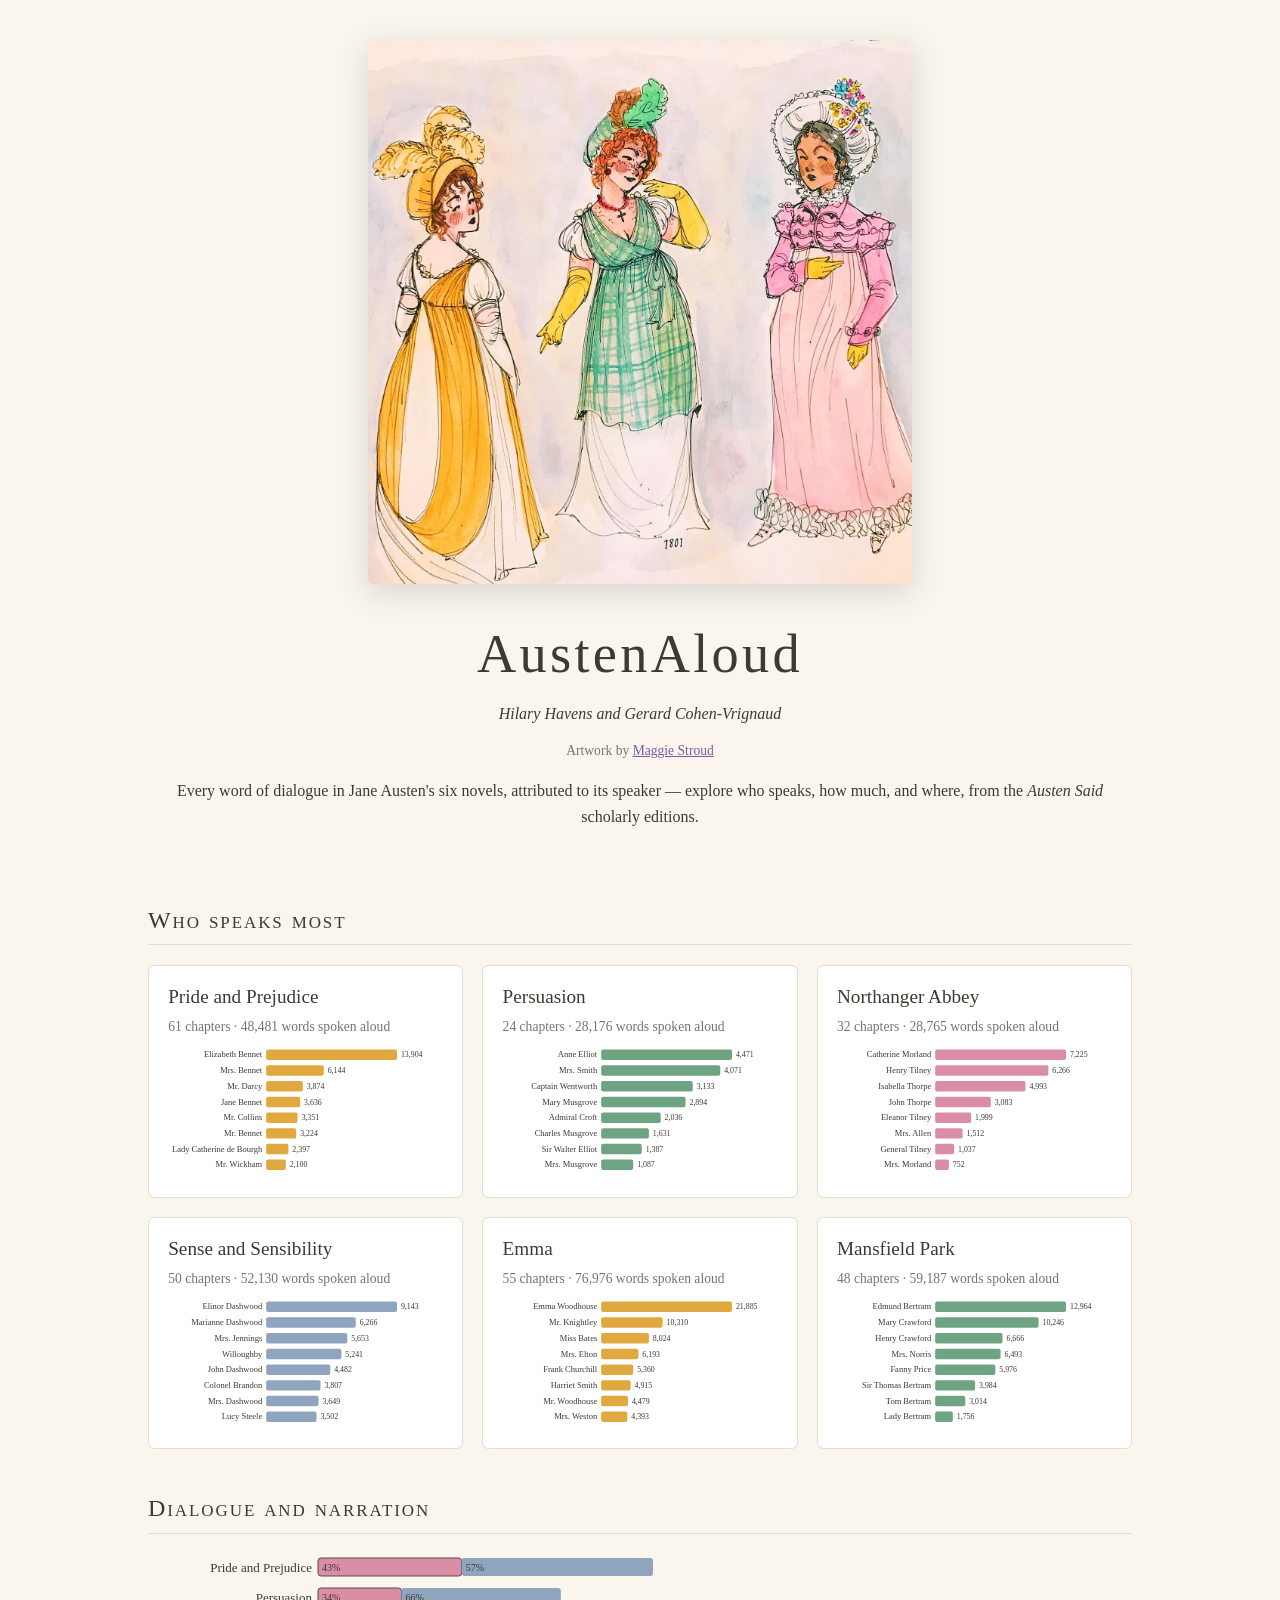
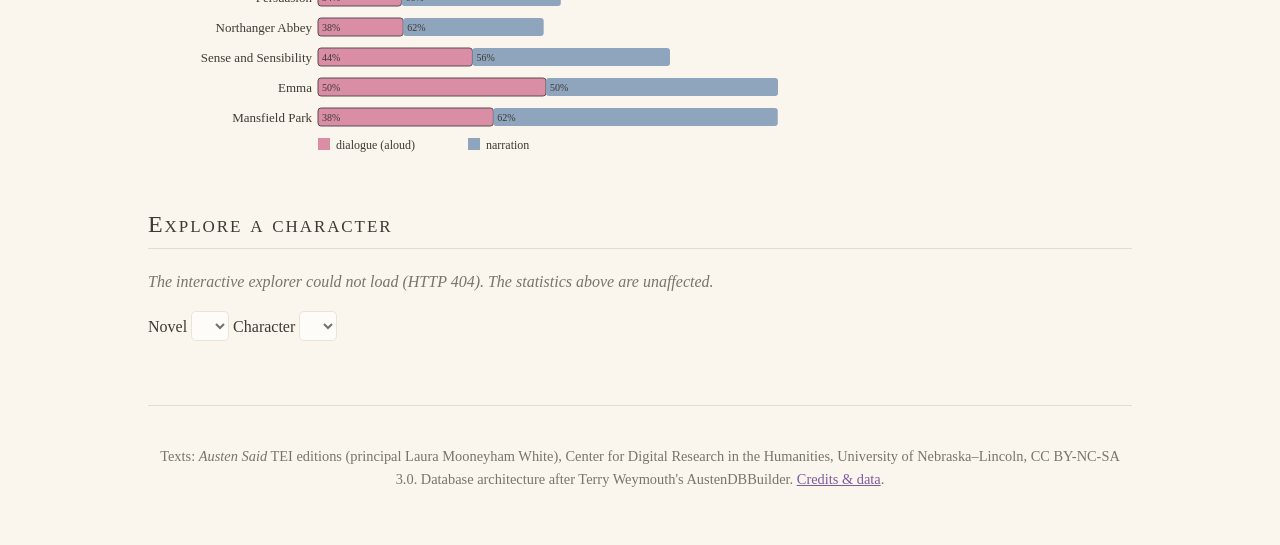
==== site/index.html @ dfde4245 "fix: chart accessibility, README credit, and review polish - Give barChart() and renderDialogueShare" ====
<!DOCTYPE html>
<html lang="en">
<head>
<meta charset="utf-8">
<meta name="viewport" content="width=device-width, initial-scale=1">
<title>AustenAloud — Who speaks in Jane Austen's novels</title>
<link rel="icon" href="data:,">
<link rel="stylesheet" href="css/style.css">
</head>
<body>
<div class="wrap">
  <header class="hero">
    <img src="img/regency-trio.jpg"
         alt="Watercolor of three women in Regency dress of about 1801: one in a gold overdress and feathered bonnet, one in a green plaid gown with yellow gloves, one in a pink spencer jacket and white bonnet.">
    <h1>AustenAloud</h1>
    <p class="byline">Hilary Havens and Gerard Cohen-Vrignaud</p>
    <p class="art-credit">Artwork by <a href="https://maggiest.weebly.com/">Maggie Stroud</a></p>
    <p>Every word of dialogue in Jane Austen's six novels, attributed to its
       speaker — explore who speaks, how much, and where, from the
       <em>Austen Said</em> scholarly editions.</p>
  </header>

  <section>
    <h2>Who speaks most</h2>
    <div id="novel-cards" class="cards"><p class="status">Loading…</p></div>
  </section>

  <section>
    <h2>Dialogue and narration</h2>
    <div id="dialogue-share" class="chart-scroll"><p class="status">Loading…</p></div>
  </section>

  <section id="explore">
    <h2>Explore a character</h2>
    <p class="status" id="explore-status">Preparing the database…</p>
    <p>
      <label>Novel <select id="explore-novel" disabled></select></label>
      <label>Character <select id="explore-speaker" disabled></select></label>
    </p>
    <div id="explore-chart" class="chart-scroll"></div>
  </section>

  <footer>
    <p>Texts: <em>Austen Said</em> TEI editions (principal Laura Mooneyham White),
       Center for Digital Research in the Humanities, University of
       Nebraska–Lincoln, CC BY-NC-SA 3.0. Database architecture after
       Terry Weymouth's AustenDBBuilder. <a href="about/">Credits &amp; data</a>.</p>
  </footer>
</div>
<script src="js/vendor/sql-wasm.js"></script>
<script src="js/charts.js"></script>
<script src="js/explore.js"></script>
</body>
</html>
---- site/css/style.css ----
/* Palette drawn from Maggie Stroud's watercolor */
:root {
  --paper: #faf6ee;
  --ink: #3d3a33;
  --faded: #7a736a;
  --yellow: #e0a93f;
  --green: #6fa483;
  --pink: #d98ea6;
  --blue: #8fa5bd;
  --card: #ffffff;
  --rule: #e4dcce;
}
* { box-sizing: border-box; }
body {
  margin: 0;
  background: var(--paper);
  color: var(--ink);
  font-family: "Iowan Old Style", "Palatino Linotype", Palatino, Georgia, serif;
  line-height: 1.6;
}
a { color: #7d5a9e; }
.wrap { max-width: 64rem; margin: 0 auto; padding: 0 1.25rem; }

header.hero { text-align: center; padding: 2.5rem 0 1rem; }
header.hero img {
  max-width: min(34rem, 100%); height: auto;
  border-radius: 0.4rem; box-shadow: 0 0.5rem 2rem rgba(61, 58, 51, 0.18);
}
header.hero h1 {
  font-size: clamp(2.2rem, 6vw, 3.4rem);
  font-weight: normal; letter-spacing: 0.06em; margin: 1.2rem 0 0.2rem;
}
header.hero .byline { font-style: italic; margin: 0; }
header.hero .art-credit { font-size: 0.85rem; color: var(--faded); }

section { margin: 2.5rem 0; }
h2 {
  font-weight: normal; letter-spacing: 0.08em; font-variant: small-caps;
  border-bottom: 1px solid var(--rule); padding-bottom: 0.3rem;
}
.cards { display: grid; gap: 1.2rem; grid-template-columns: repeat(auto-fit, minmax(18rem, 1fr)); }
.card {
  background: var(--card); border: 1px solid var(--rule);
  border-radius: 0.4rem; padding: 1rem 1.2rem;
}
.card h3 { margin: 0 0 0.2rem; font-weight: normal; font-size: 1.2rem; }
.card .meta { color: var(--faded); font-size: 0.85rem; margin: 0 0 0.6rem; }
.chart-scroll { overflow-x: auto; }
svg text { font-family: inherit; fill: var(--ink); }

footer {
  margin-top: 3rem; padding: 1.5rem 0 2.5rem;
  border-top: 1px solid var(--rule);
  font-size: 0.9rem; color: var(--faded); text-align: center;
}
select {
  font: inherit; padding: 0.3rem 0.5rem; border: 1px solid var(--rule);
  border-radius: 0.3rem; background: var(--card); color: var(--ink);
}
.status { font-style: italic; color: var(--faded); }
@media print { header.hero img { max-width: 20rem; } }
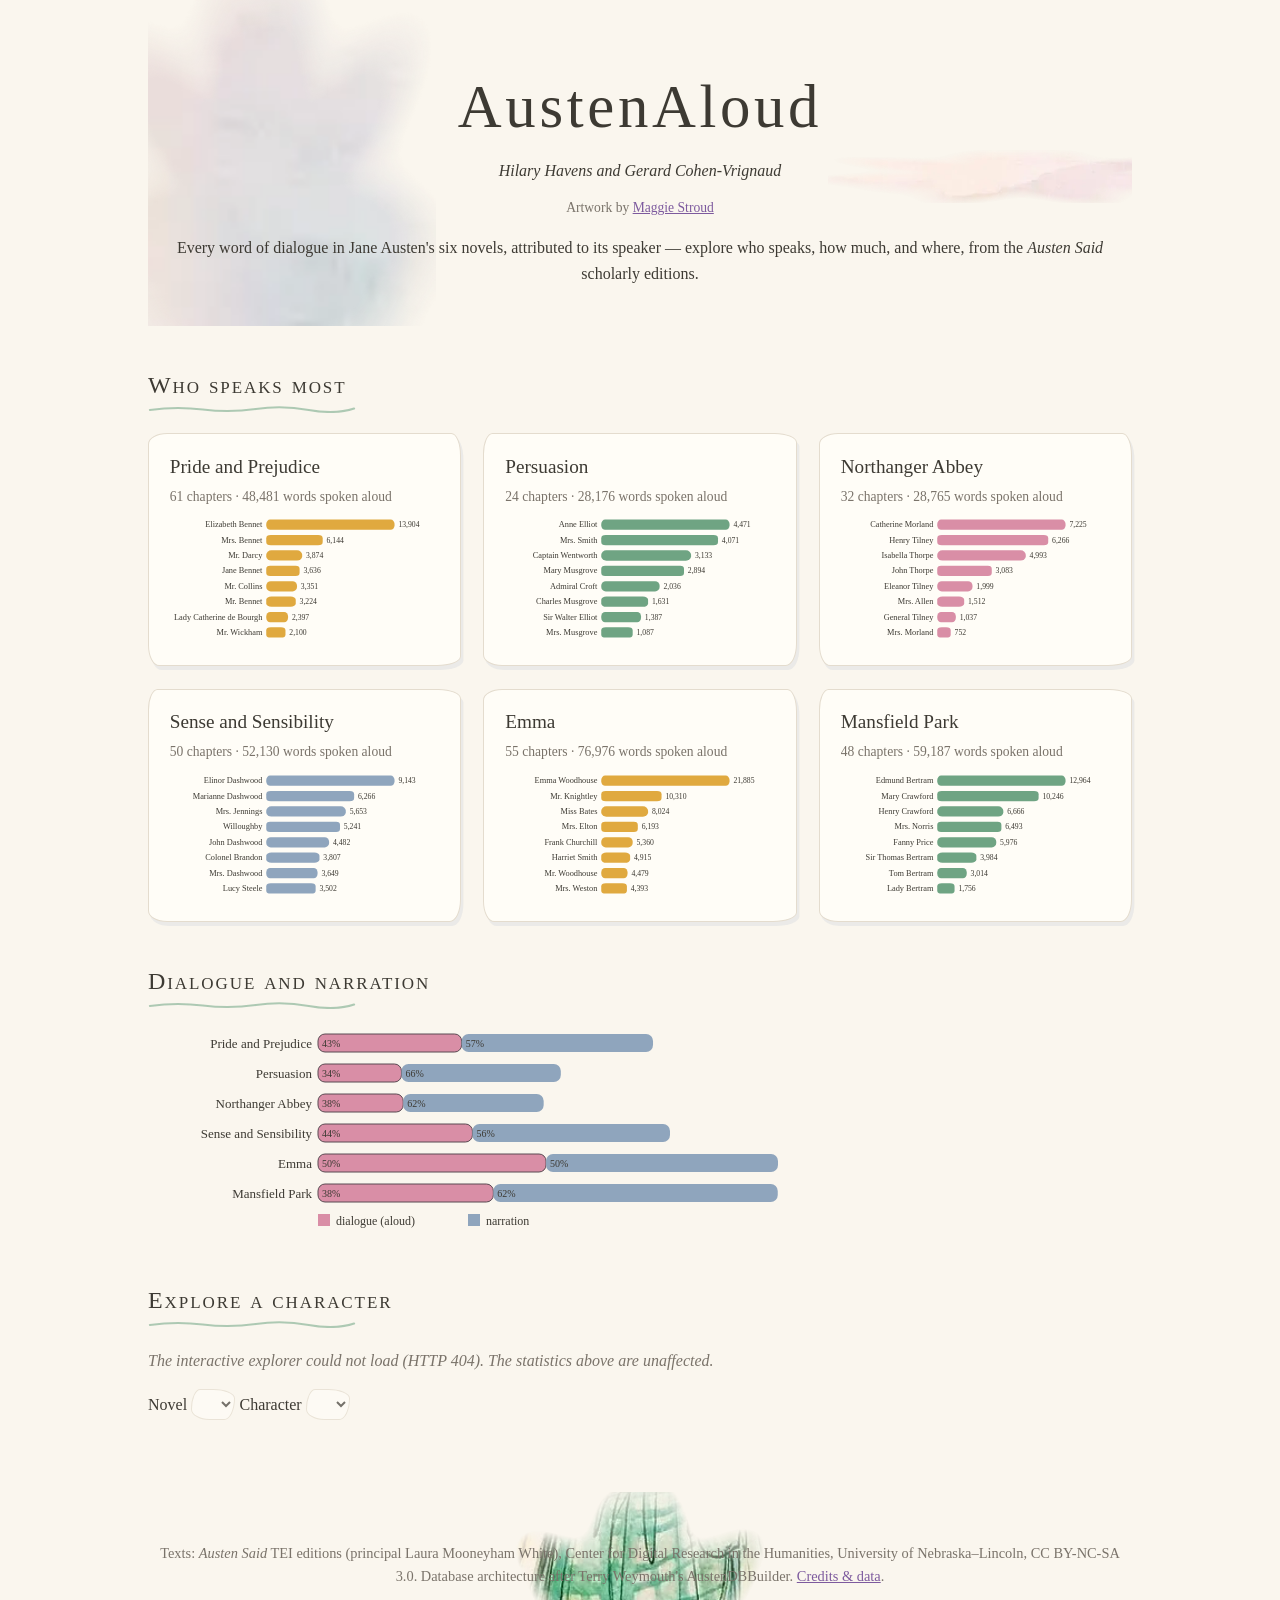
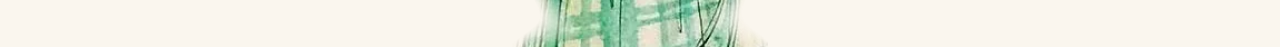
==== commit 2c1dbde3: "feat: organic watercolor redesign derived from the Stroud painting Co-Authored-By: Claude Fable 5 <n" ====
--- a/site/index.html
+++ b/site/index.html
@@ -9,9 +9,7 @@
 </head>
 <body>
 <div class="wrap">
-  <header class="hero">
-    <img src="img/regency-trio.jpg"
-         alt="Watercolor of three women in Regency dress of about 1801: one in a gold overdress and feathered bonnet, one in a green plaid gown with yellow gloves, one in a pink spencer jacket and white bonnet.">
+  <header class="hero wash-band">
     <h1>AustenAloud</h1>
     <p class="byline">Hilary Havens and Gerard Cohen-Vrignaud</p>
     <p class="art-credit">Artwork by <a href="https://maggiest.weebly.com/">Maggie Stroud</a></p>
--- a/site/css/style.css
+++ b/site/css/style.css
@@ -1,4 +1,4 @@
-/* Palette drawn from Maggie Stroud's watercolor */
+/* Palette and textures adapted from Maggie Stroud's watercolor */
 :root {
   --paper: #faf6ee;
   --ink: #3d3a33;
@@ -7,8 +7,10 @@
   --green: #6fa483;
   --pink: #d98ea6;
   --blue: #8fa5bd;
-  --card: #ffffff;
+  --card: #fffdf7;
   --rule: #e4dcce;
+  --blob-a: 1.2rem 0.6rem 1.5rem 0.7rem / 0.7rem 1.4rem 0.6rem 1.3rem;
+  --blob-b: 0.6rem 1.4rem 0.7rem 1.2rem / 1.3rem 0.6rem 1.4rem 0.7rem;
 }
 * { box-sizing: border-box; }
 body {
@@ -21,14 +23,16 @@
 a { color: #7d5a9e; }
 .wrap { max-width: 64rem; margin: 0 auto; padding: 0 1.25rem; }
 
-header.hero { text-align: center; padding: 2.5rem 0 1rem; }
-header.hero img {
-  max-width: min(34rem, 100%); height: auto;
-  border-radius: 0.4rem; box-shadow: 0 0.5rem 2rem rgba(61, 58, 51, 0.18);
+/* Hero: typographic on a watercolor band */
+header.hero { text-align: center; padding: 3rem 0 1.5rem; position: relative; }
+.wash-band {
+  background:
+    url("../img/washes/mist.webp") no-repeat left -4rem top -3rem / 22rem auto,
+    url("../img/washes/paper.webp") no-repeat right -5rem top 55% / 24rem auto;
 }
 header.hero h1 {
-  font-size: clamp(2.2rem, 6vw, 3.4rem);
-  font-weight: normal; letter-spacing: 0.06em; margin: 1.2rem 0 0.2rem;
+  font-size: clamp(2.4rem, 7vw, 3.8rem);
+  font-weight: normal; letter-spacing: 0.06em; margin: 0.6rem 0 0.2rem;
 }
 header.hero .byline { font-style: italic; margin: 0; }
 header.hero .art-credit { font-size: 0.85rem; color: var(--faded); }
@@ -36,26 +40,39 @@
 section { margin: 2.5rem 0; }
 h2 {
   font-weight: normal; letter-spacing: 0.08em; font-variant: small-caps;
-  border-bottom: 1px solid var(--rule); padding-bottom: 0.3rem;
+  border-bottom: none; padding-bottom: 0.55rem;
+  background: url('data:image/svg+xml;utf8,<svg xmlns="http://www.w3.org/2000/svg" width="220" height="8" viewBox="0 0 220 8"><path d="M2 5 Q 30 1 58 4.5 T 114 4 T 170 5 T 218 3.5" fill="none" stroke="%236fa483" stroke-width="2.2" stroke-linecap="round" opacity="0.55"/></svg>')
+    no-repeat left bottom / 13rem 0.5rem;
 }
-.cards { display: grid; gap: 1.2rem; grid-template-columns: repeat(auto-fit, minmax(18rem, 1fr)); }
+.cards { display: grid; gap: 1.4rem; grid-template-columns: repeat(auto-fit, minmax(18rem, 1fr)); }
 .card {
   background: var(--card); border: 1px solid var(--rule);
-  border-radius: 0.4rem; padding: 1rem 1.2rem;
+  border-radius: var(--blob-a); padding: 1.1rem 1.3rem;
+  box-shadow: 0.15rem 0.25rem 0 rgba(143, 165, 189, 0.14);
 }
+.cards .card:nth-child(even) { border-radius: var(--blob-b); }
 .card h3 { margin: 0 0 0.2rem; font-weight: normal; font-size: 1.2rem; }
 .card .meta { color: var(--faded); font-size: 0.85rem; margin: 0 0 0.6rem; }
 .chart-scroll { overflow-x: auto; }
 svg text { font-family: inherit; fill: var(--ink); }
 
+figure.artwork { margin: 0; text-align: center; }
+figure.artwork img {
+  max-width: min(30rem, 100%); height: auto;
+  border-radius: var(--blob-a);
+  box-shadow: 0 0.5rem 2rem rgba(61, 58, 51, 0.18);
+}
+figure.artwork figcaption { font-size: 0.9rem; color: var(--faded); margin-top: 0.6rem; }
+
 footer {
-  margin-top: 3rem; padding: 1.5rem 0 2.5rem;
-  border-top: 1px solid var(--rule);
+  margin-top: 3.5rem; padding: 2.2rem 0 2.8rem;
+  border-top: none;
+  background: url("../img/washes/sage.webp") no-repeat center top / 16rem auto;
   font-size: 0.9rem; color: var(--faded); text-align: center;
 }
-select {
-  font: inherit; padding: 0.3rem 0.5rem; border: 1px solid var(--rule);
-  border-radius: 0.3rem; background: var(--card); color: var(--ink);
+select, button.toggle {
+  font: inherit; padding: 0.3rem 0.7rem; border: 1px solid var(--rule);
+  border-radius: var(--blob-b); background: var(--card); color: var(--ink);
 }
+button.toggle { cursor: pointer; }
 .status { font-style: italic; color: var(--faded); }
-@media print { header.hero img { max-width: 20rem; } }
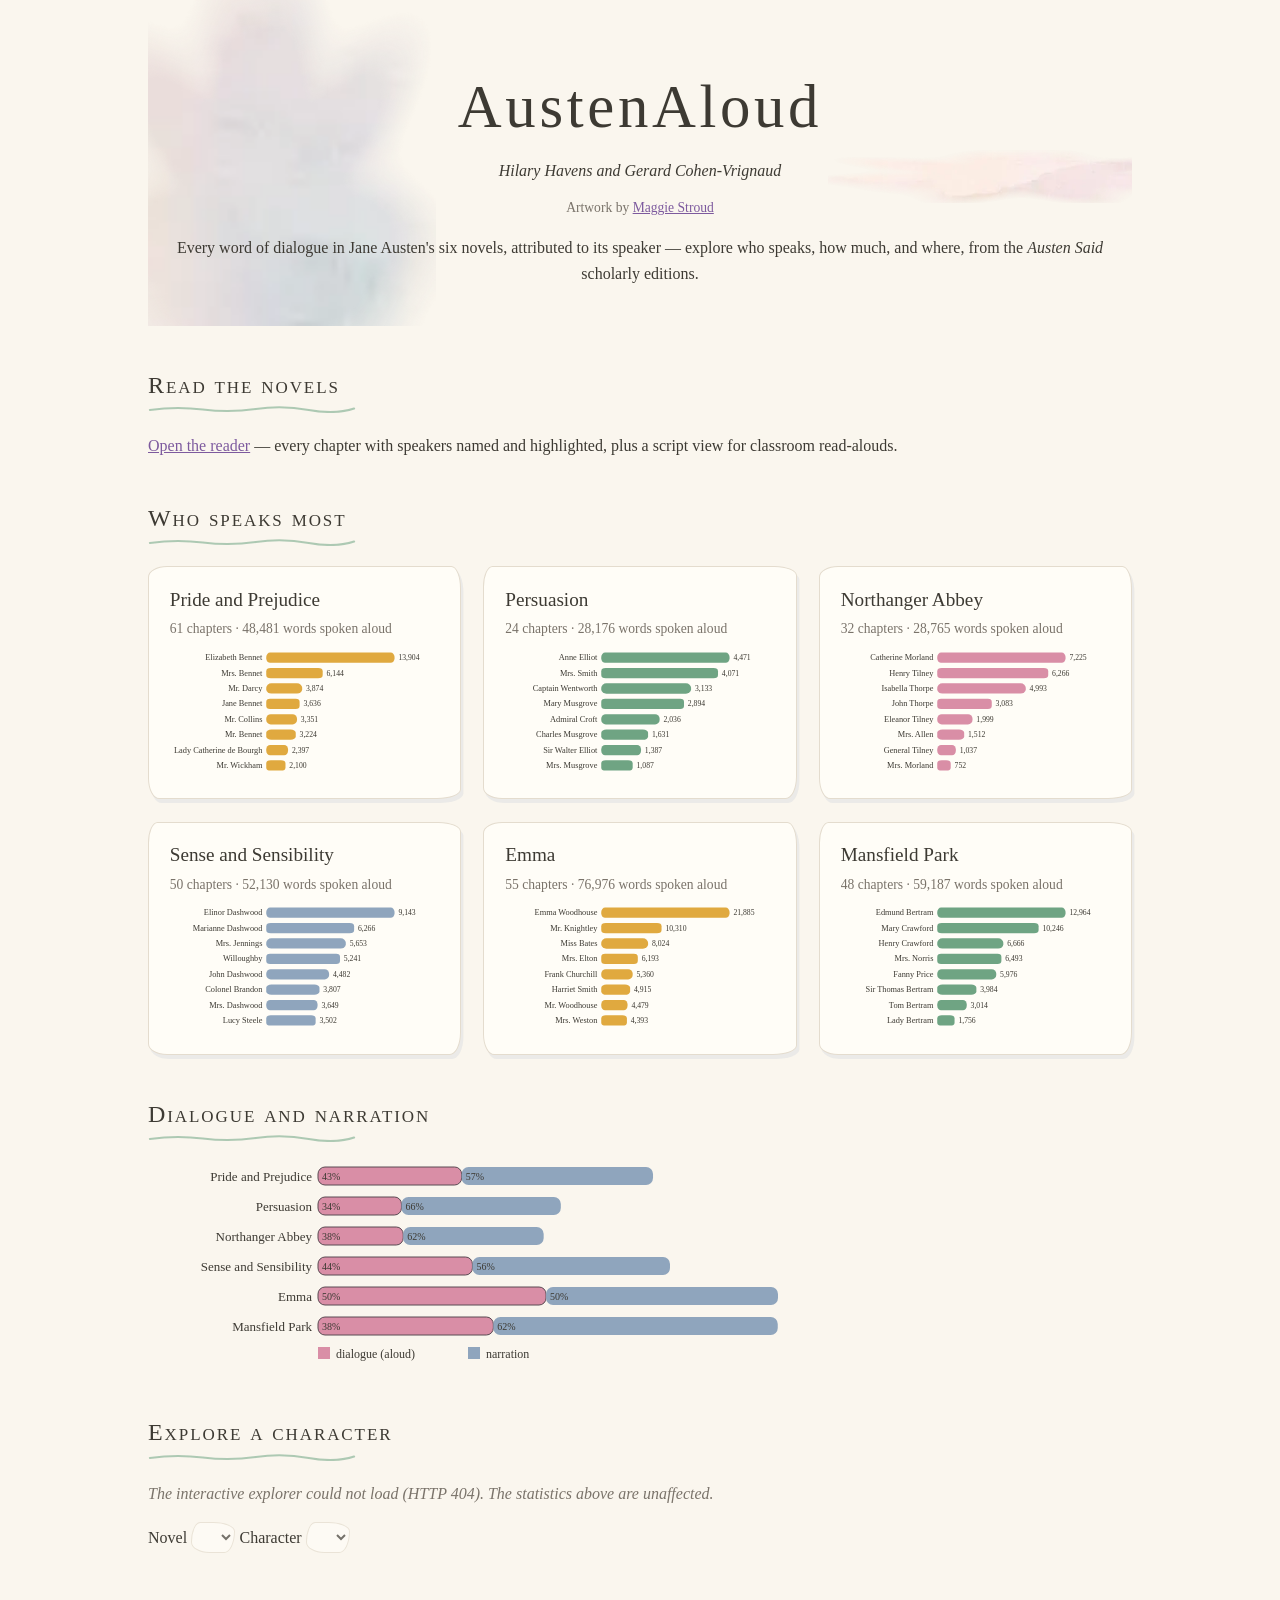
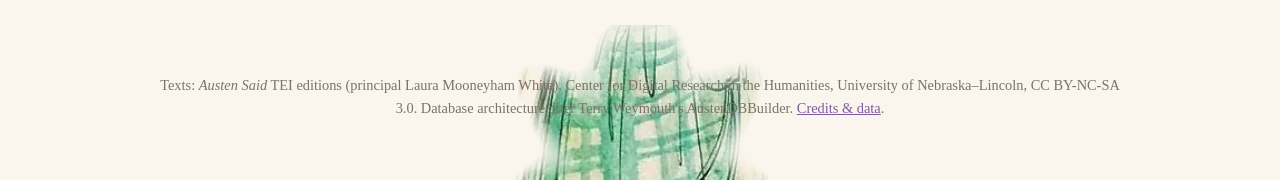
==== commit 8ea9abd2: "feat: chapter reader with named, highlighted speakers Co-Authored-By: Claude Fable 5 <noreply@anthro" ====
--- a/site/index.html
+++ b/site/index.html
@@ -17,6 +17,12 @@
        speaker — explore who speaks, how much, and where, from the
        <em>Austen Said</em> scholarly editions.</p>
   </header>
+
+  <section>
+    <h2>Read the novels</h2>
+    <p><a href="novels/">Open the reader</a> — every chapter with speakers
+       named and highlighted, plus a script view for classroom read-alouds.</p>
+  </section>
 
   <section>
     <h2>Who speaks most</h2>
--- a/site/css/style.css
+++ b/site/css/style.css
@@ -76,3 +76,20 @@
 }
 button.toggle { cursor: pointer; }
 .status { font-style: italic; color: var(--faded); }
+
+/* Reader */
+.reader-head { padding-top: 1.5rem; }
+.crumbs { font-size: 0.85rem; color: var(--faded); }
+#chapter-body { max-width: 42rem; margin: 0 auto; }
+#chapter-body .narration { margin: 0 0 1rem; }
+#chapter-body .speech {
+  margin: 0 0 1rem; padding-left: 0.8rem;
+  border-left: 0.25rem solid var(--rule);
+}
+.speaker-tag {
+  display: inline-block; font-size: 0.78rem; letter-spacing: 0.06em;
+  font-variant: small-caps; color: var(--ink);
+  border-bottom: 0.22rem solid var(--rule);
+  margin-right: 0.35rem;
+}
+#reader-nav a { margin-left: 0.8rem; }
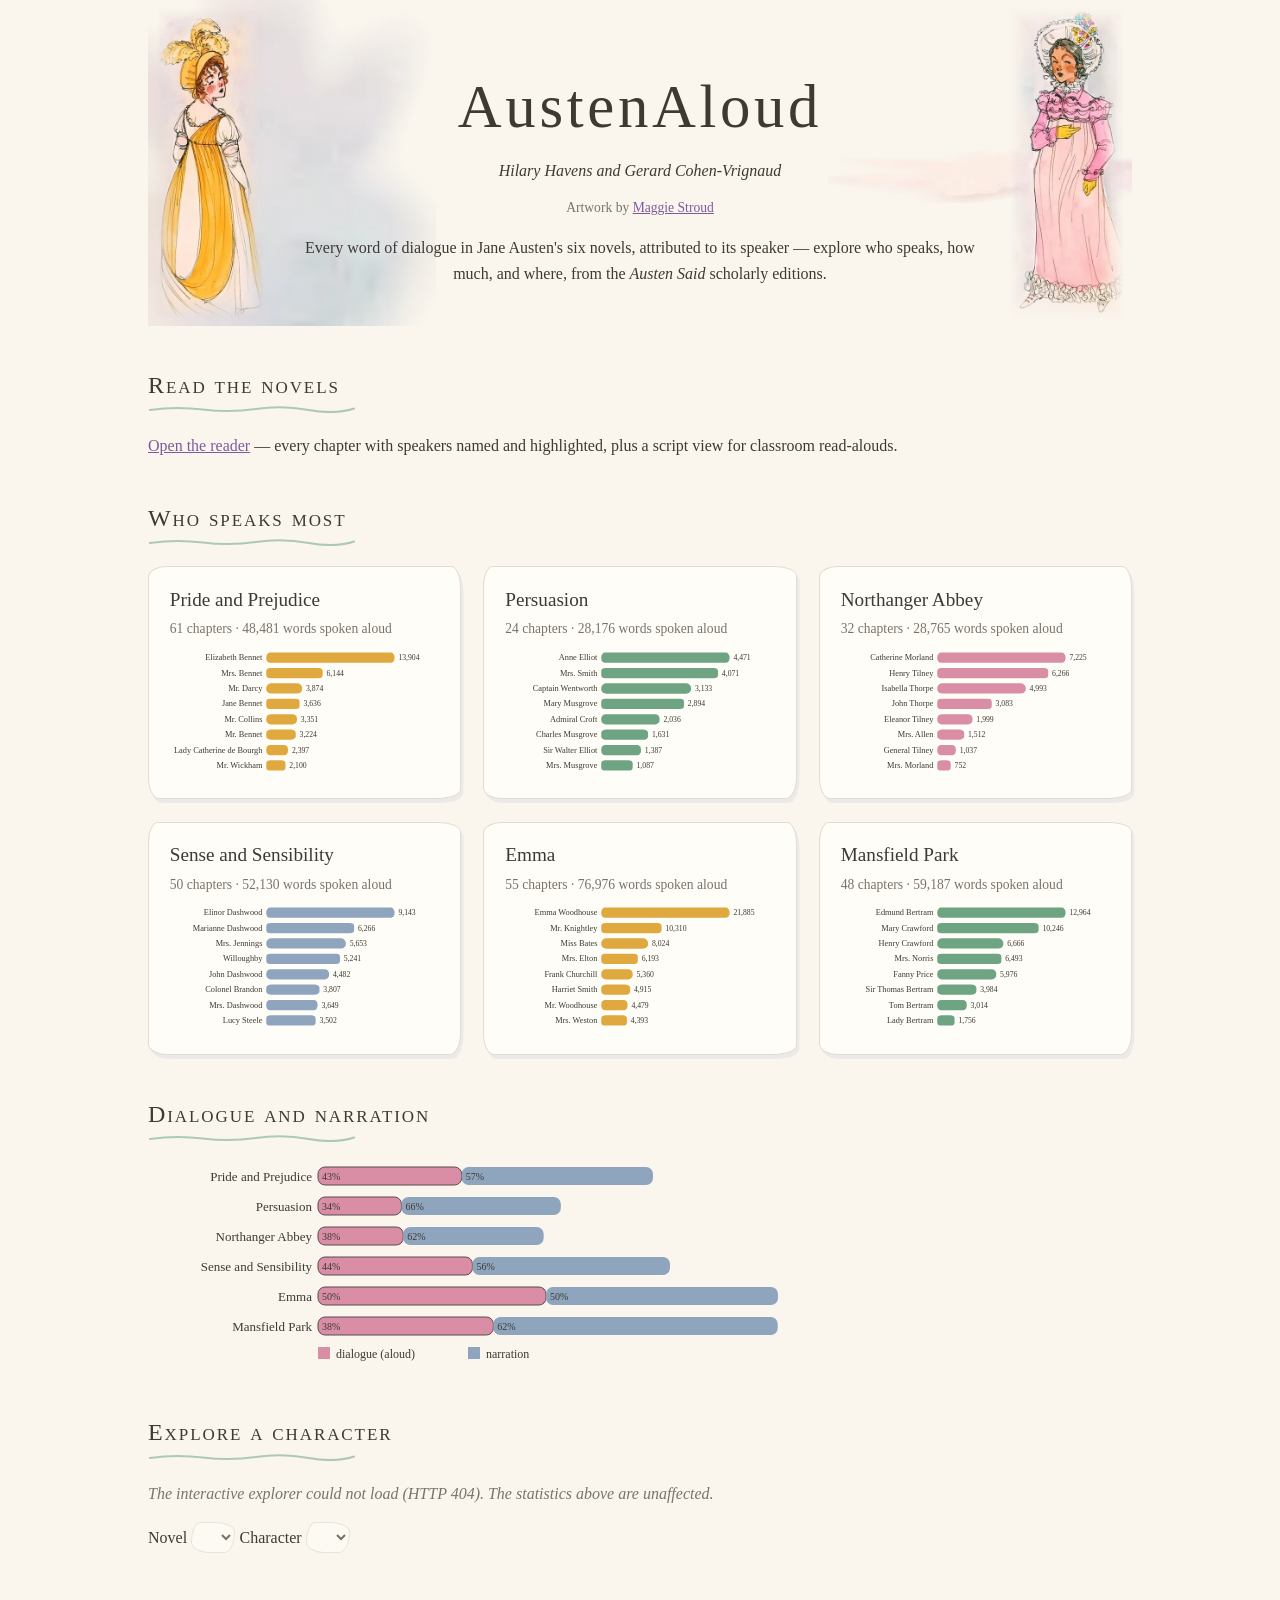
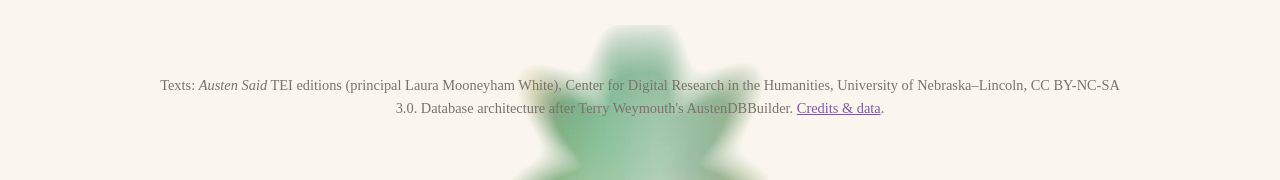
==== commit 183246c0: "style: blur dress-crop washes and split the painting into standalone figures The footer wash read as" ====
--- a/site/index.html
+++ b/site/index.html
@@ -9,7 +9,9 @@
 </head>
 <body>
 <div class="wrap">
-  <header class="hero wash-band">
+  <header class="hero wash-band has-figs">
+    <img class="hero-fig left" src="img/figures/gold.webp" alt="">
+    <img class="hero-fig right" src="img/figures/rose.webp" alt="">
     <h1>AustenAloud</h1>
     <p class="byline">Hilary Havens and Gerard Cohen-Vrignaud</p>
     <p class="art-credit">Artwork by <a href="https://maggiest.weebly.com/">Maggie Stroud</a></p>
--- a/site/css/style.css
+++ b/site/css/style.css
@@ -67,7 +67,7 @@
 footer {
   margin-top: 3.5rem; padding: 2.2rem 0 2.8rem;
   border-top: none;
-  background: url("../img/washes/sage.webp") no-repeat center top / 16rem auto;
+  background: url("../img/washes/sage.webp?v=2") no-repeat center top / 16rem auto;
   font-size: 0.9rem; color: var(--faded); text-align: center;
 }
 select, button.toggle {
@@ -93,3 +93,33 @@
   margin-right: 0.35rem;
 }
 #reader-nav a { margin-left: 0.8rem; }
+
+/* Standalone figures cut from the painting (wide screens only) */
+.hero-fig {
+  position: absolute; top: 0.5rem; height: calc(100% - 1rem); width: auto;
+  display: none;
+}
+.hero-fig.left { left: 0.5rem; }
+.hero-fig.right { right: 0.5rem; }
+@media (min-width: 70rem) {
+  .hero-fig { display: block; }
+  header.hero.has-figs { padding-left: 9rem; padding-right: 9rem; }
+}
+
+/* Script view */
+.cast ol { columns: 2; max-width: 30rem; }
+.stage { font-style: italic; color: var(--faded); margin: 0 0 1rem; }
+.line { margin: 0 0 1.1rem; }
+.line .cast-name {
+  display: block; font-variant: small-caps; letter-spacing: 0.1em;
+  font-weight: bold;
+}
+.line p { margin: 0.1rem 0 0 1.2rem; }
+
+@media print {
+  .crumbs, #reader-nav, footer, .wash-band, .hero-fig { display: none !important; }
+  body { background: #fff; color: #000; }
+  .speaker-tag { background: none !important; color: #000; border: 1px solid #000; }
+  .line { break-inside: avoid; }
+  #chapter-body { max-width: none; }
+}
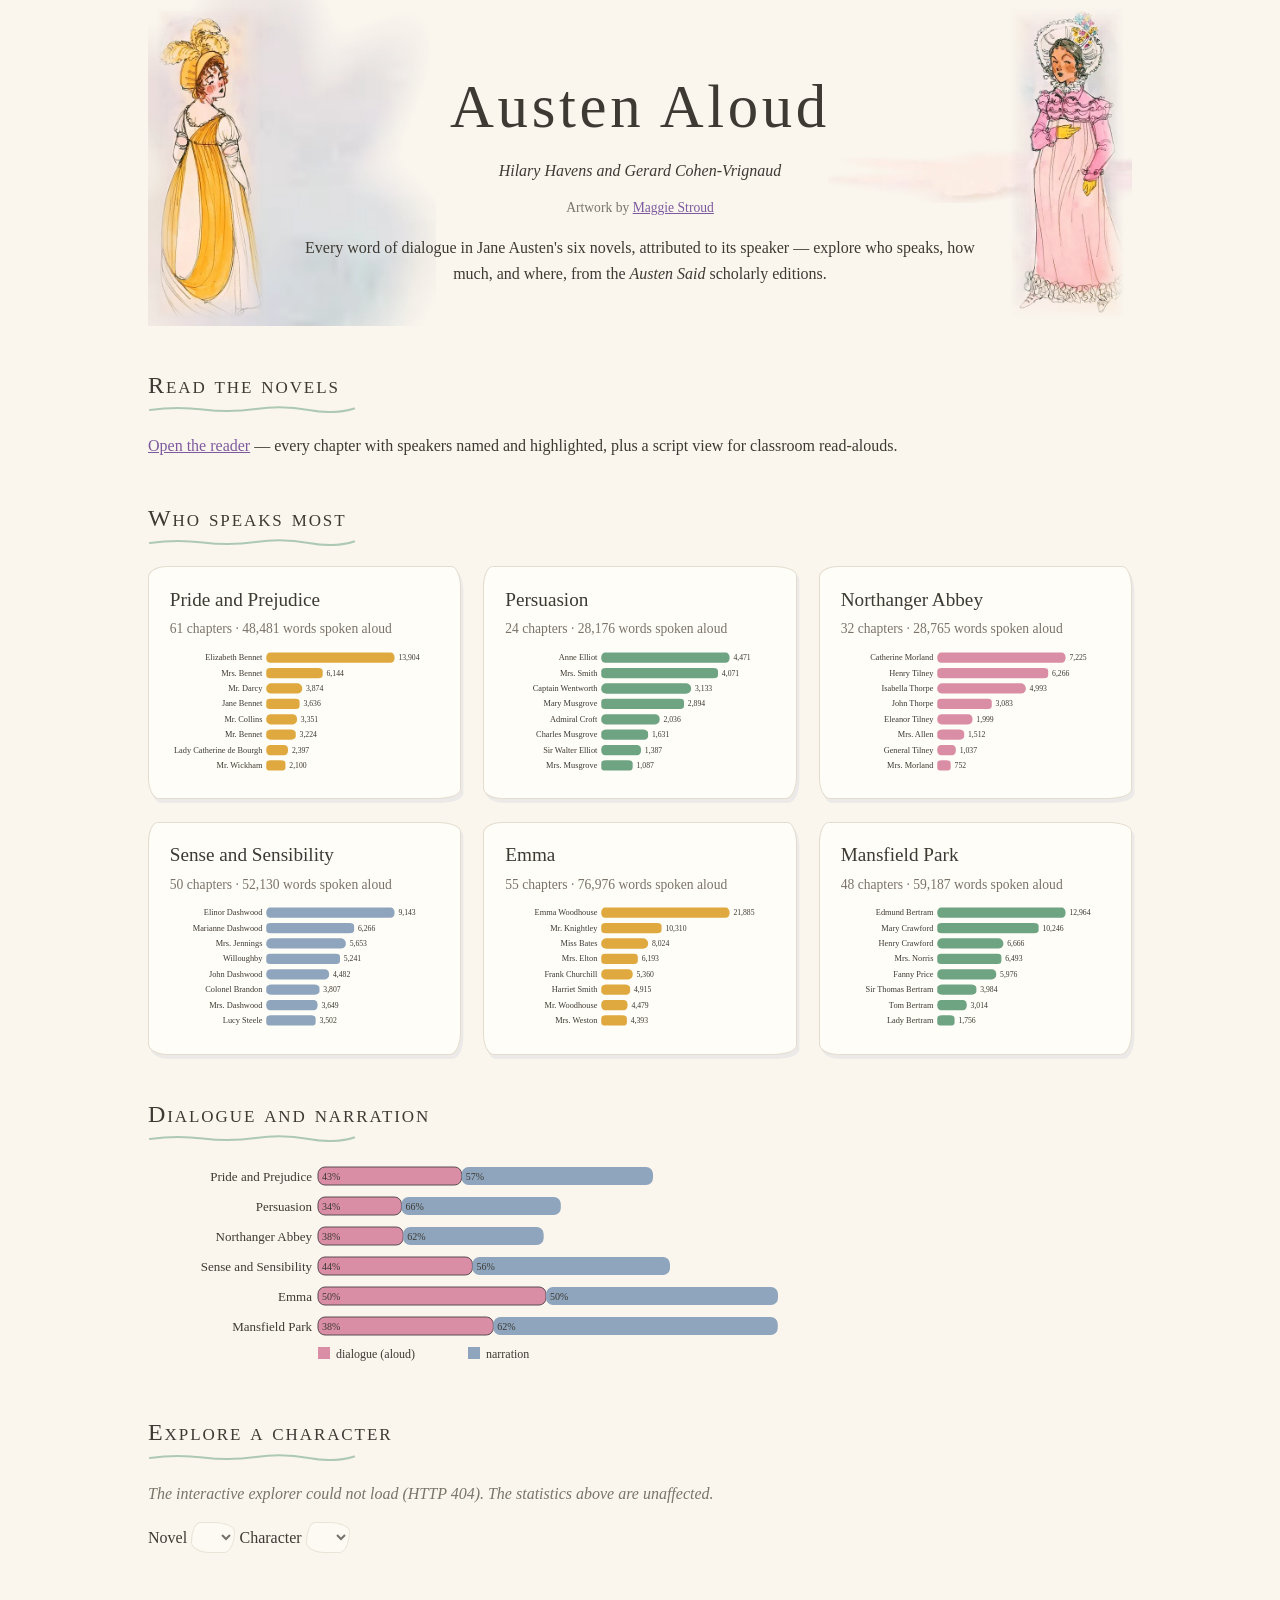
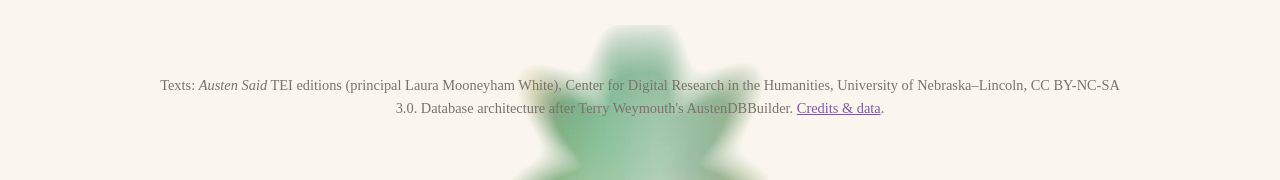
==== commit dfe1a0b7: "style: display the site name as "Austen Aloud" with a space Terry Weymouth's AustenAloud prototype k" ====
--- a/site/index.html
+++ b/site/index.html
@@ -3,7 +3,7 @@
 <head>
 <meta charset="utf-8">
 <meta name="viewport" content="width=device-width, initial-scale=1">
-<title>AustenAloud — Who speaks in Jane Austen's novels</title>
+<title>Austen Aloud — Who speaks in Jane Austen's novels</title>
 <link rel="icon" href="data:,">
 <link rel="stylesheet" href="css/style.css">
 </head>
@@ -12,7 +12,7 @@
   <header class="hero wash-band has-figs">
     <img class="hero-fig left" src="img/figures/gold.webp" alt="">
     <img class="hero-fig right" src="img/figures/rose.webp" alt="">
-    <h1>AustenAloud</h1>
+    <h1>Austen Aloud</h1>
     <p class="byline">Hilary Havens and Gerard Cohen-Vrignaud</p>
     <p class="art-credit">Artwork by <a href="https://maggiest.weebly.com/">Maggie Stroud</a></p>
     <p>Every word of dialogue in Jane Austen's six novels, attributed to its
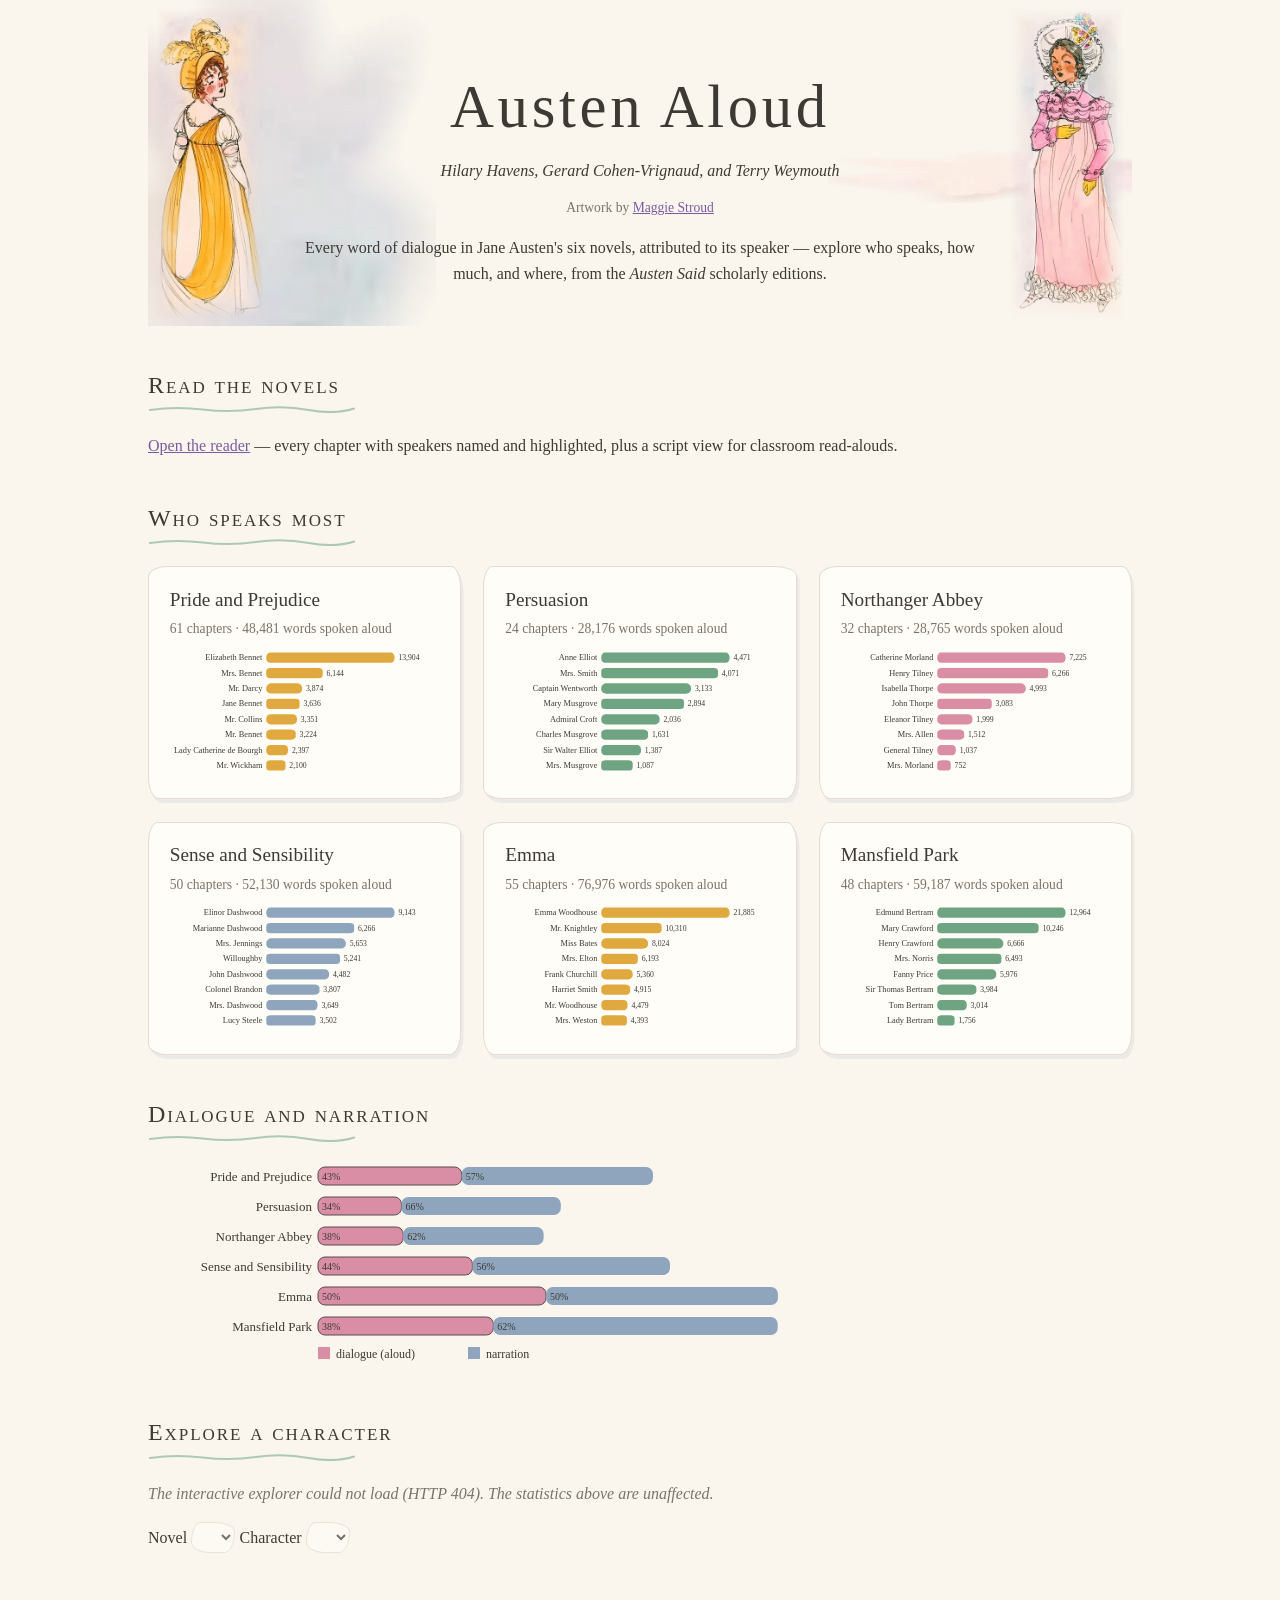
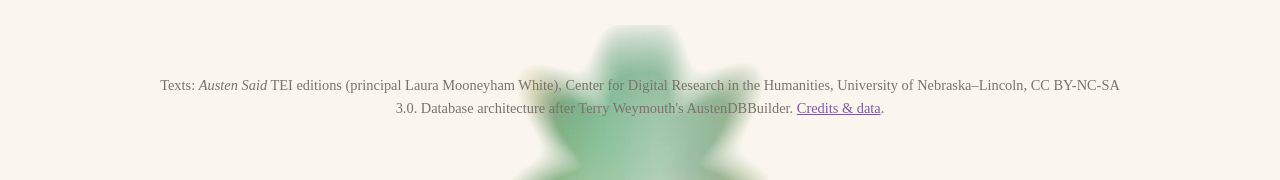
==== commit 6160cc17: "docs: credit Terry Weymouth alongside Hilary Havens and Gerard Cohen-Vrignaud Co-Authored-By: Claude" ====
--- a/site/index.html
+++ b/site/index.html
@@ -13,7 +13,7 @@
     <img class="hero-fig left" src="img/figures/gold.webp" alt="">
     <img class="hero-fig right" src="img/figures/rose.webp" alt="">
     <h1>Austen Aloud</h1>
-    <p class="byline">Hilary Havens and Gerard Cohen-Vrignaud</p>
+    <p class="byline">Hilary Havens, Gerard Cohen-Vrignaud, and Terry Weymouth</p>
     <p class="art-credit">Artwork by <a href="https://maggiest.weebly.com/">Maggie Stroud</a></p>
     <p>Every word of dialogue in Jane Austen's six novels, attributed to its
        speaker — explore who speaks, how much, and where, from the
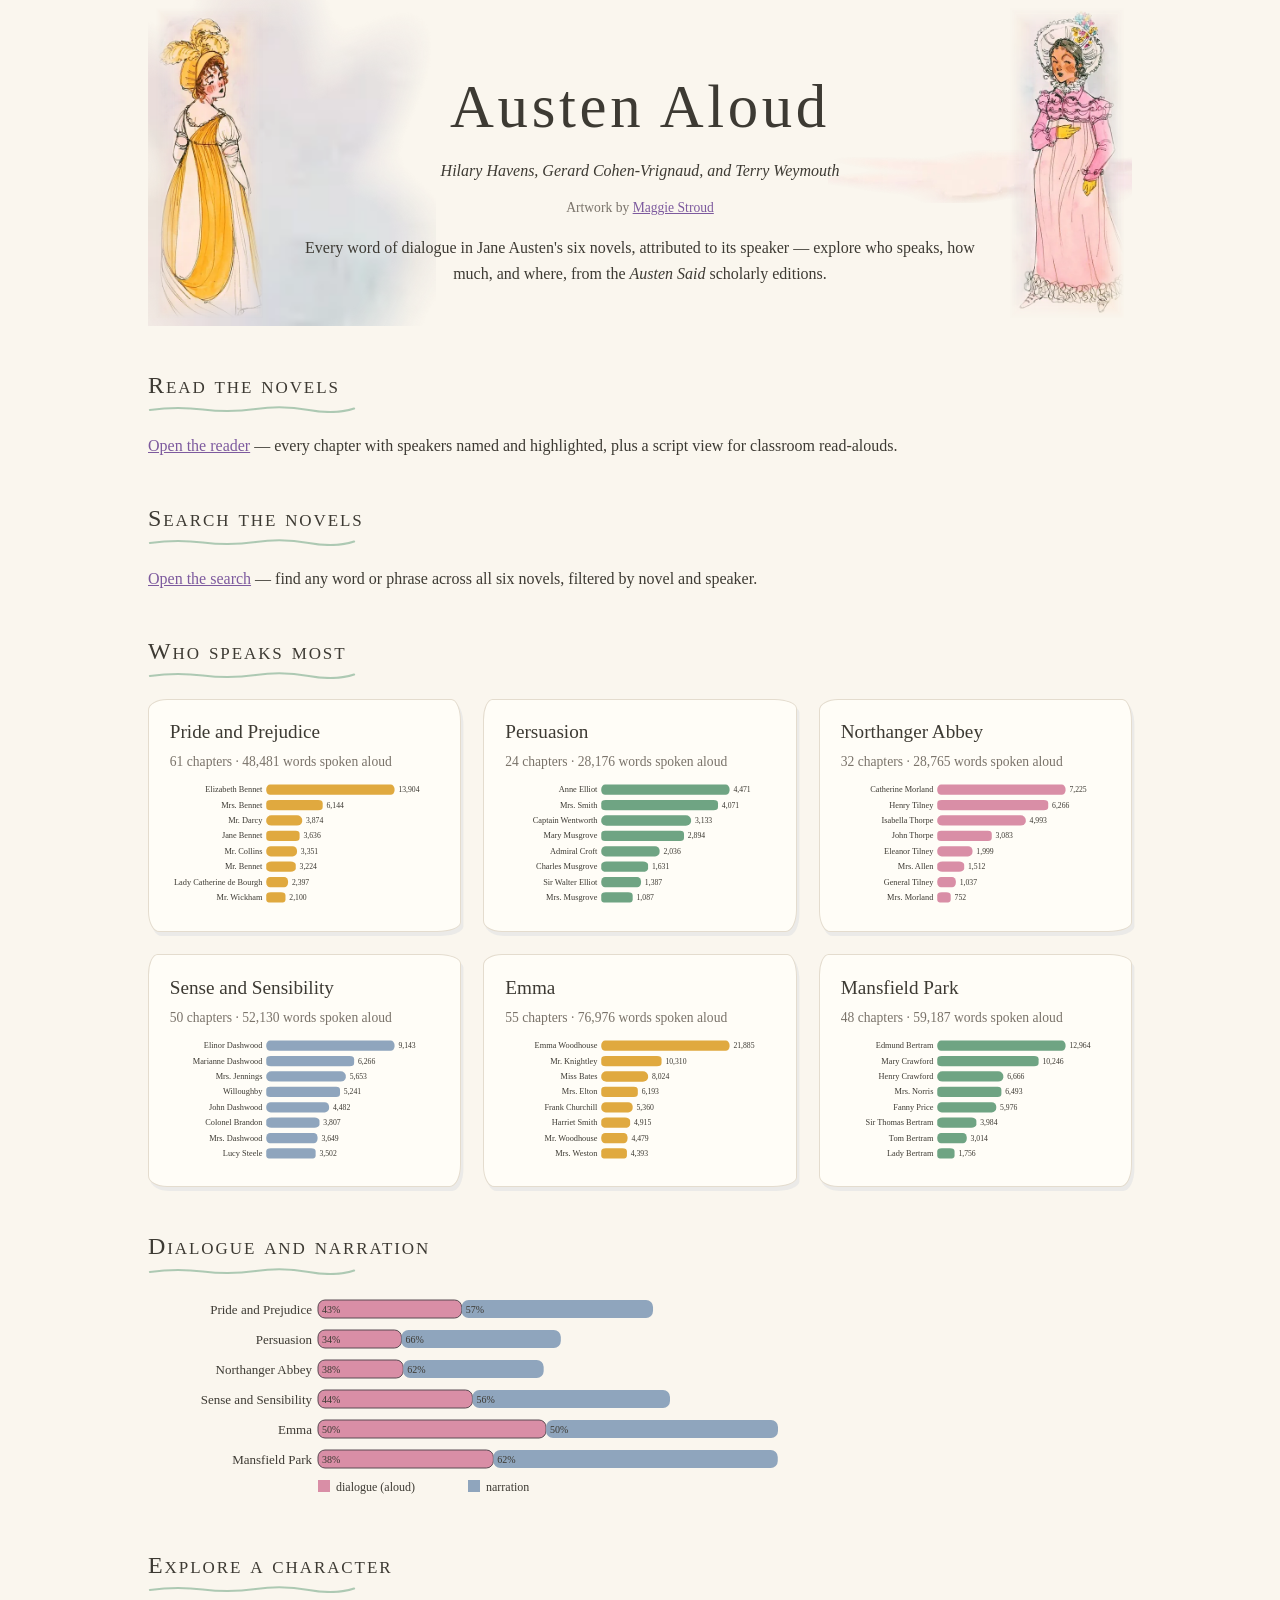
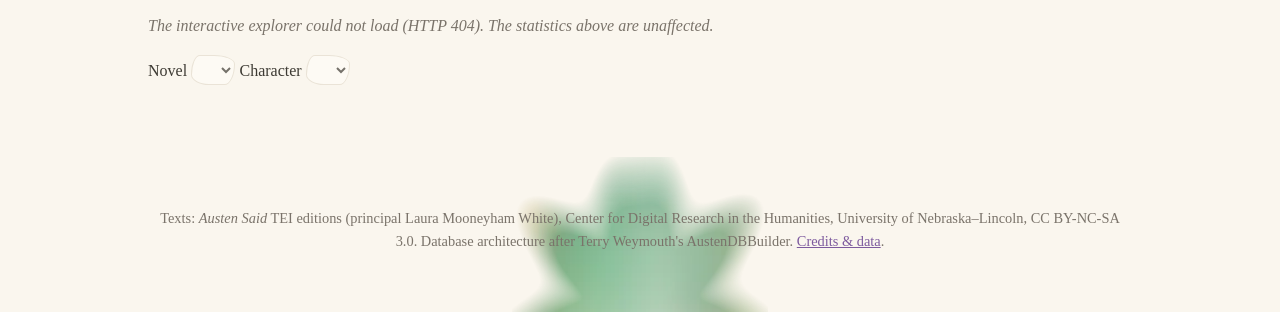
==== commit f447024c: "feat: search page scaffold with novel/speaker filters and nav links" ====
--- a/site/index.html
+++ b/site/index.html
@@ -24,6 +24,12 @@
     <h2>Read the novels</h2>
     <p><a href="novels/">Open the reader</a> — every chapter with speakers
        named and highlighted, plus a script view for classroom read-alouds.</p>
+  </section>
+
+  <section>
+    <h2>Search the novels</h2>
+    <p><a href="search/">Open the search</a> — find any word or phrase across
+       all six novels, filtered by novel and speaker.</p>
   </section>
 
   <section>
--- a/site/css/style.css
+++ b/site/css/style.css
@@ -116,6 +116,29 @@
 }
 .line p { margin: 0.1rem 0 0 1.2rem; }
 
+/* Search */
+.search-controls {
+  display: flex; flex-wrap: wrap; gap: 0.8rem 1.2rem; align-items: center;
+}
+.search-controls input[type="search"] {
+  font: inherit; padding: 0.3rem 0.7rem; border: 1px solid var(--rule);
+  border-radius: var(--blob-a); background: var(--card); color: var(--ink);
+  width: min(18rem, 100%);
+}
+ol.results { list-style: none; padding: 0; max-width: 42rem; }
+.result { margin: 0 0 1.4rem; }
+.result blockquote {
+  margin: 0; padding: 0.1rem 0 0.1rem 0.8rem;
+  border-left: 0.25rem solid var(--rule);
+}
+.result .meta { margin: 0.25rem 0 0; font-size: 0.85rem; color: var(--faded); }
+mark {
+  background: rgba(224, 169, 63, 0.35); color: inherit; padding: 0 0.1em;
+}
+#chapter-body .found {
+  background: rgba(224, 169, 63, 0.22); border-radius: var(--blob-b);
+}
+
 @media print {
   .crumbs, #reader-nav, footer, .wash-band, .hero-fig { display: none !important; }
   body { background: #fff; color: #000; }
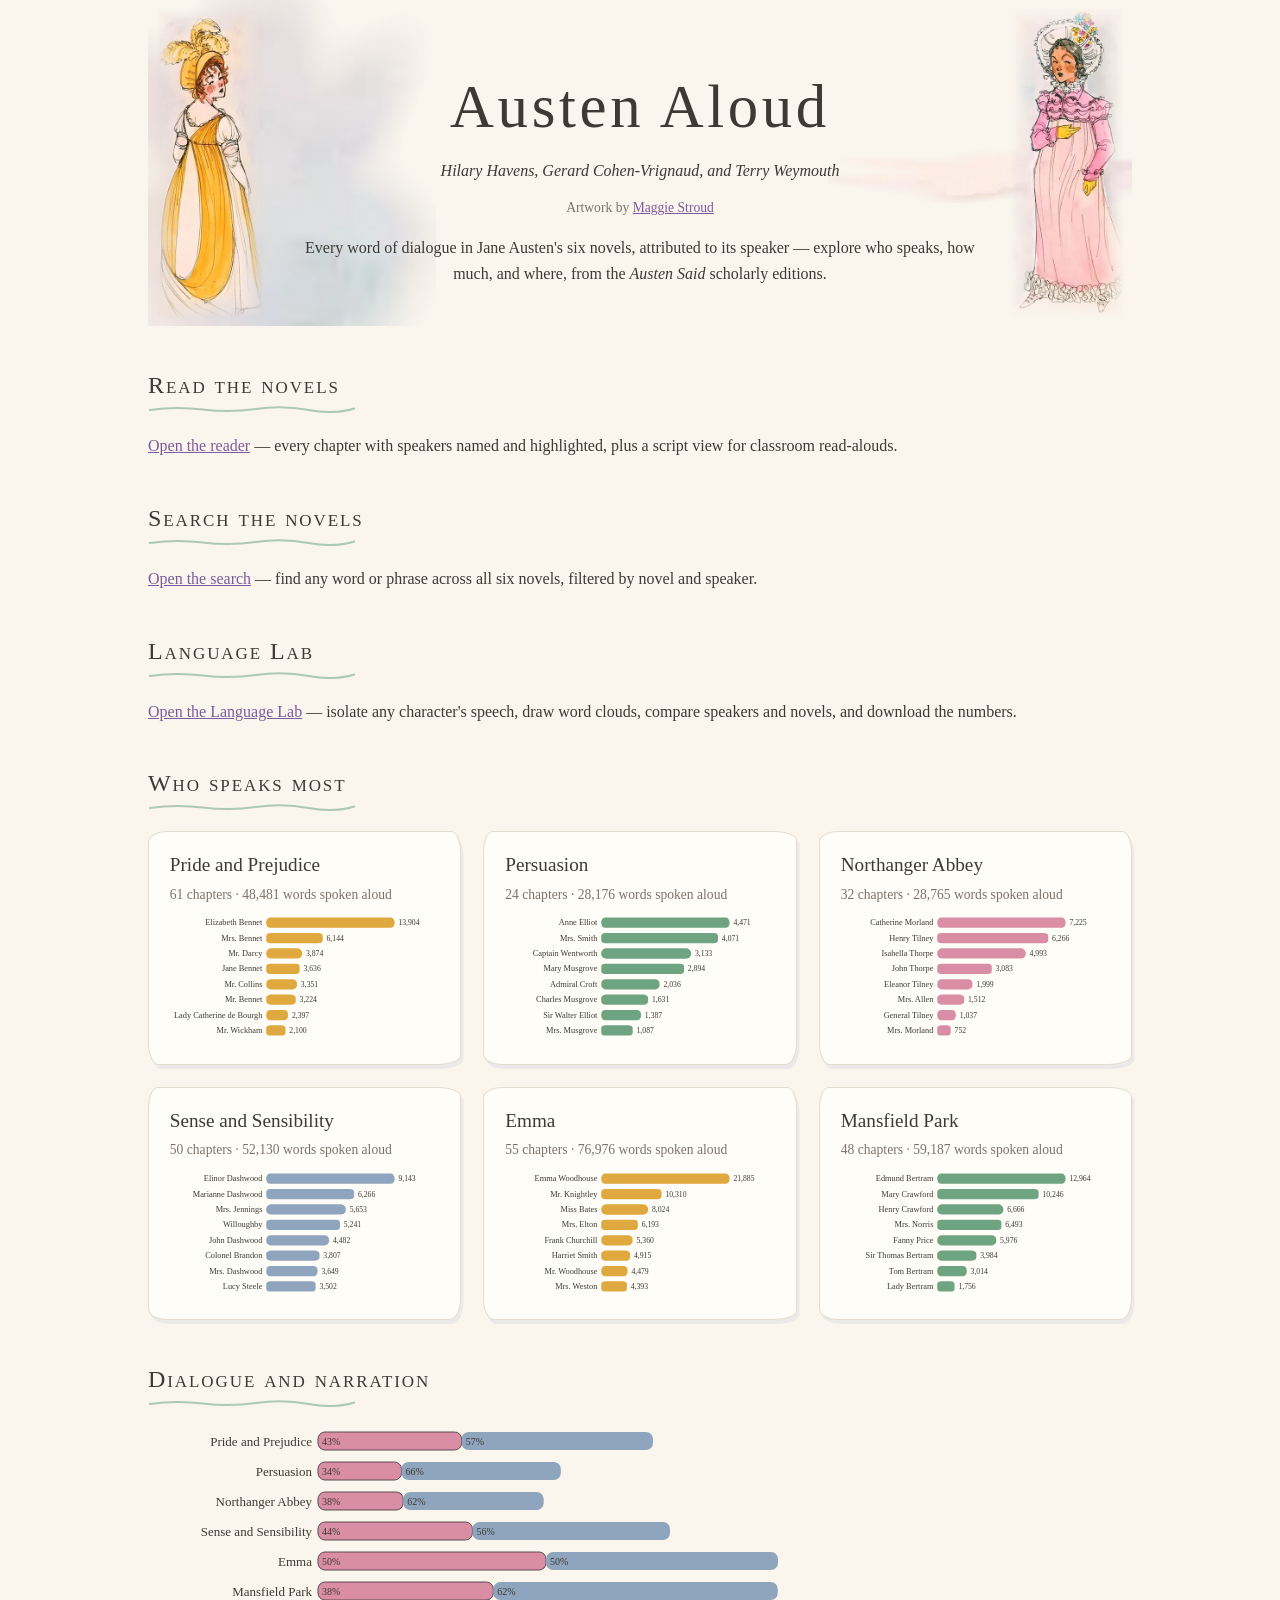
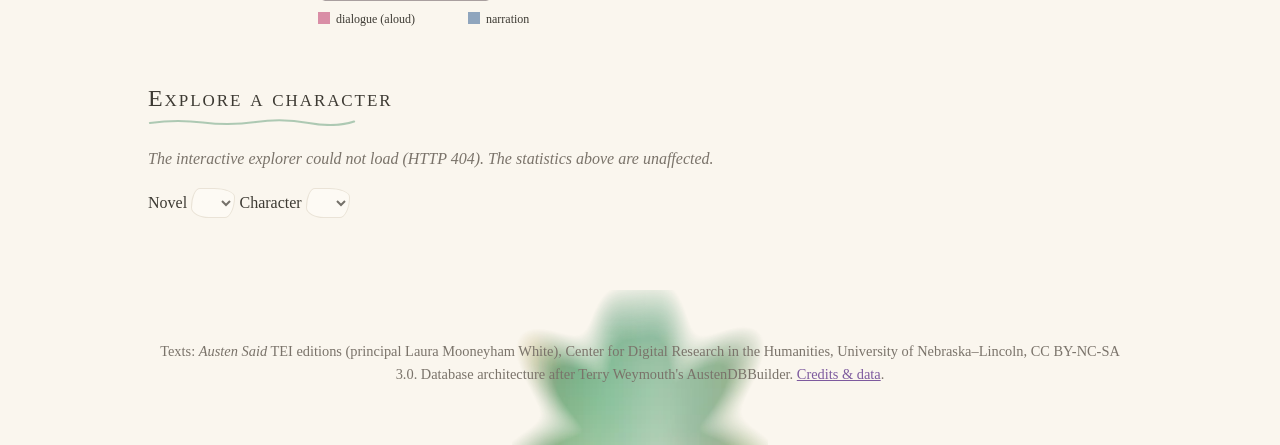
==== commit c5e5b60e: "feat(lab): Language Lab scaffold - selection panel, tabs, URL state, nav" ====
--- a/site/index.html
+++ b/site/index.html
@@ -33,6 +33,13 @@
   </section>
 
   <section>
+    <h2>Language Lab</h2>
+    <p><a href="lab/">Open the Language Lab</a> — isolate any character's
+       speech, draw word clouds, compare speakers and novels, and download
+       the numbers.</p>
+  </section>
+
+  <section>
     <h2>Who speaks most</h2>
     <div id="novel-cards" class="cards"><p class="status">Loading…</p></div>
   </section>
--- a/site/css/style.css
+++ b/site/css/style.css
@@ -146,3 +146,60 @@
   .line { break-inside: avoid; }
   #chapter-body { max-width: none; }
 }
+
+/* ---- Language Lab ---- */
+.lab-panel {
+  display: grid;
+  gap: 0.8rem;
+  grid-template-columns: repeat(auto-fit, minmax(15rem, 1fr));
+  margin: 1rem 0;
+}
+.lab-group {
+  border: 1px solid var(--rule);
+  border-radius: 6px;
+  padding: 0.5rem 0.8rem;
+  background: var(--card);
+}
+.lab-group summary { font-weight: bold; cursor: pointer; }
+.lab-group .options { max-height: 14rem; overflow-y: auto; margin-top: 0.4rem; }
+.lab-group .options label { display: block; margin: 0.15rem 0; }
+.lab-group fieldset { border: none; padding: 0; margin: 0 0 0.5rem; }
+.lab-group legend { font-style: italic; color: var(--faded); }
+.lab-group .who-mode { margin-top: 0.4rem; max-width: 100%; }
+.tabs {
+  display: flex;
+  gap: 0.4rem;
+  flex-wrap: wrap;
+  border-bottom: 1px solid var(--rule);
+  margin: 1rem 0 0.8rem;
+}
+.tabs button {
+  border: 1px solid var(--rule);
+  border-bottom: none;
+  border-radius: 6px 6px 0 0;
+  background: none;
+  padding: 0.4rem 0.9rem;
+  cursor: pointer;
+  font: inherit;
+}
+.tabs button[aria-selected="true"] { background: var(--card); font-weight: bold; }
+.lab-actions { margin: 0.6rem 0 1rem; display: flex; gap: 0.5rem; flex-wrap: wrap; align-items: center; }
+.extract-ch { margin: 1.4rem 0 0.6rem; font-variant: small-caps; }
+.lab-table { border-collapse: collapse; width: 100%; }
+.lab-table th, .lab-table td {
+  padding: 0.3rem 0.6rem;
+  border-bottom: 1px solid var(--rule);
+  text-align: right;
+}
+.lab-table th:first-child, .lab-table td:first-child,
+.lab-table th:nth-child(2), .lab-table td:nth-child(2) { text-align: left; }
+.cloud-box svg { width: 100%; height: auto; display: block; }
+.compare-slots { display: grid; gap: 1rem; grid-template-columns: 1fr 1fr; }
+.compare-slots .lab-panel { grid-template-columns: 1fr; }
+.compare-cols { display: grid; gap: 1rem; grid-template-columns: 1fr 1fr; }
+@media (max-width: 44rem) {
+  .compare-slots, .compare-cols { grid-template-columns: 1fr; }
+}
+@media print {
+  .lab-panel, .tabs, .lab-actions, #lab-status { display: none; }
+}
